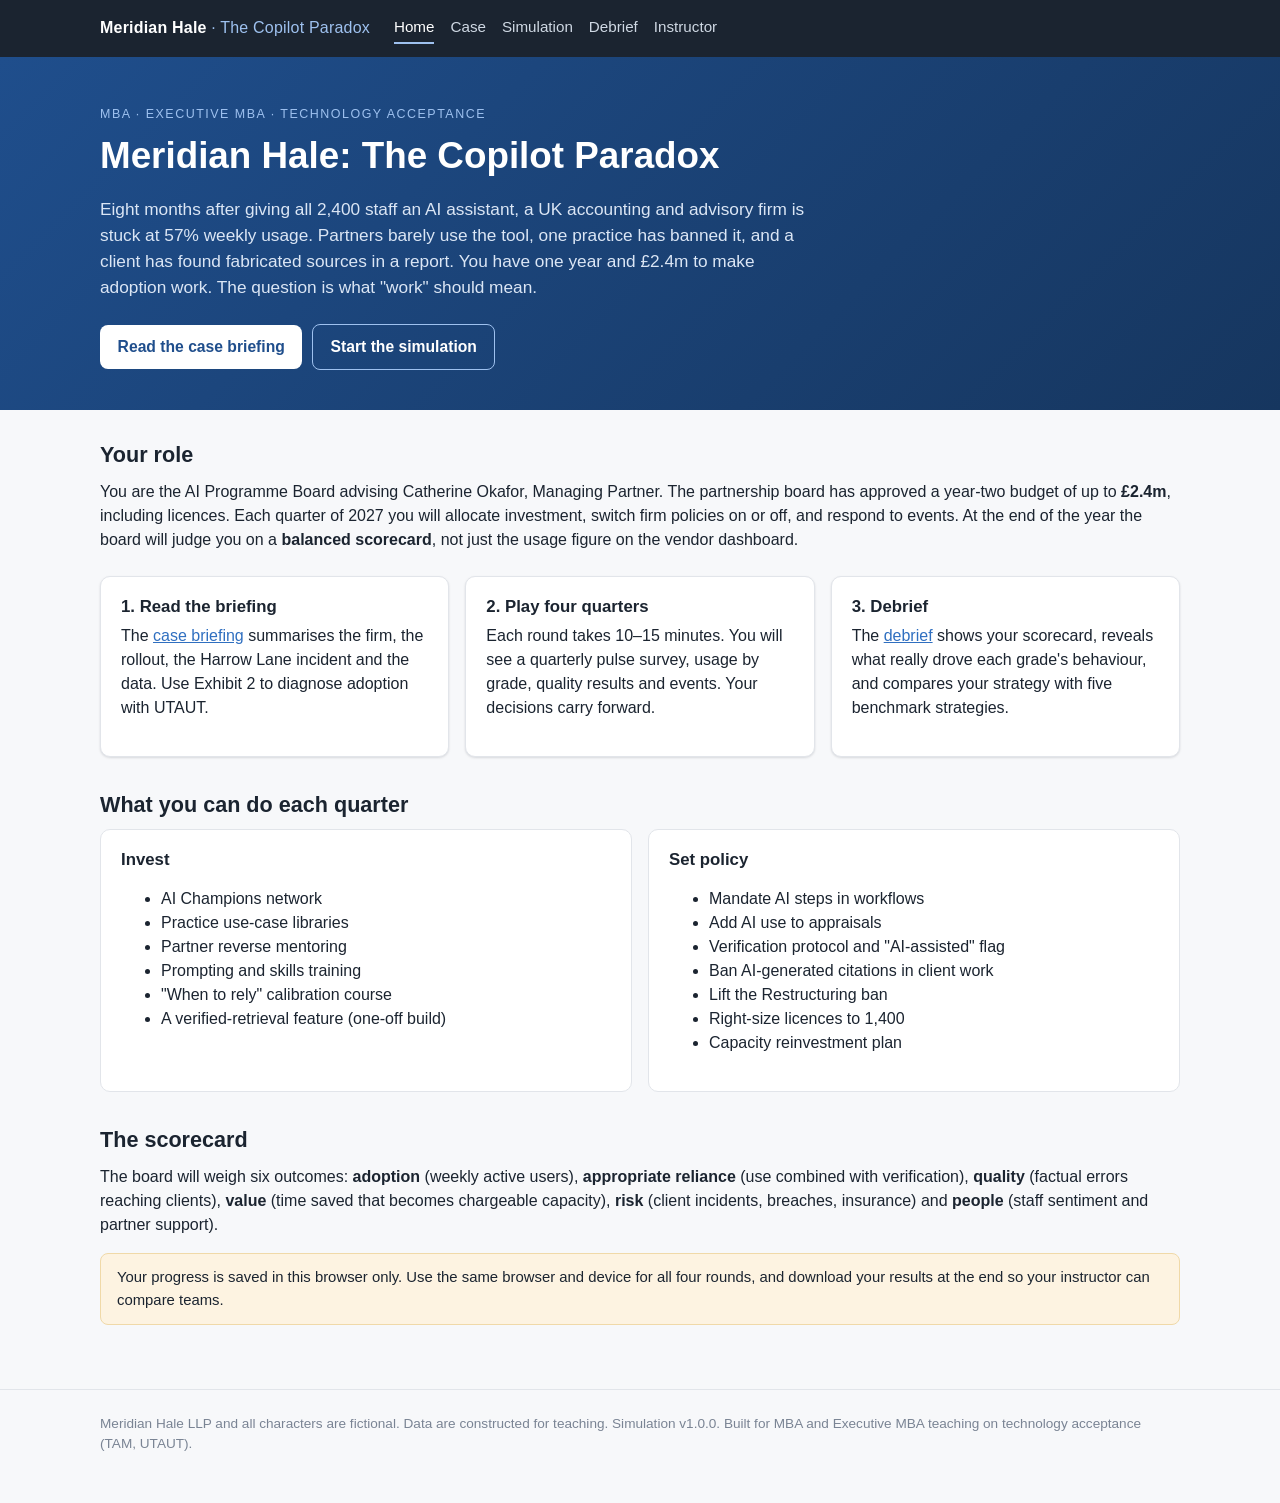
==== index.html @ 00dba0c4 "Add Meridian Hale: The Copilot Paradox simulation site Static site (landing, case briefing, four-qua" ====
<!DOCTYPE html>
<html lang="en-GB">
<head>
  <meta charset="utf-8">
  <meta name="viewport" content="width=device-width, initial-scale=1">
  <title>Meridian Hale: The Copilot Paradox — Simulation</title>
  <meta name="description" content="A classroom simulation on technology acceptance (TAM, UTAUT) and generative AI adoption in a professional services firm.">
  <link rel="icon" href="data:image/svg+xml,%3Csvg xmlns=%27http://www.w3.org/2000/svg%27 viewBox=%270 0 16 16%27%3E%3Crect width=%2716%27 height=%2716%27 rx=%273%27 fill=%27%231f4e8c%27/%3E%3C/svg%3E">
  <link rel="stylesheet" href="assets/css/style.css">
</head>
<body>
  <header class="topbar"></header>

  <section class="hero">
    <div class="wrap">
      <div class="kicker">MBA · Executive MBA · Technology acceptance</div>
      <h1>Meridian Hale: The Copilot Paradox</h1>
      <p>Eight months after giving all 2,400 staff an AI assistant, a UK accounting and advisory firm is stuck at 57% weekly usage. Partners barely use the tool, one practice has banned it, and a client has found fabricated sources in a report. You have one year and £2.4m to make adoption work. The question is what "work" should mean.</p>
      <div class="btn-row" style="margin-top:1.4rem">
        <a class="btn" href="case.html" style="background:#fff;color:#1f4e8c">Read the case briefing</a>
        <a class="btn secondary" href="simulation.html" style="background:transparent;color:#fff;border-color:#9ec1ef">Start the simulation</a>
      </div>
    </div>
  </section>

  <main class="wrap">
    <h2 style="margin-top:0">Your role</h2>
    <p>You are the AI Programme Board advising Catherine Okafor, Managing Partner. The partnership board has approved a year-two budget of up to <strong>£2.4m</strong>, including licences. Each quarter of 2027 you will allocate investment, switch firm policies on or off, and respond to events. At the end of the year the board will judge you on a <strong>balanced scorecard</strong>, not just the usage figure on the vendor dashboard.</p>

    <div class="grid grid-3" style="margin-top:1.5rem">
      <div class="card">
        <h3>1. Read the briefing</h3>
        <p>The <a href="case.html">case briefing</a> summarises the firm, the rollout, the Harrow Lane incident and the data. Use Exhibit 2 to diagnose adoption with UTAUT.</p>
      </div>
      <div class="card">
        <h3>2. Play four quarters</h3>
        <p>Each round takes 10–15 minutes. You will see a quarterly pulse survey, usage by grade, quality results and events. Your decisions carry forward.</p>
      </div>
      <div class="card">
        <h3>3. Debrief</h3>
        <p>The <a href="debrief.html">debrief</a> shows your scorecard, reveals what really drove each grade's behaviour, and compares your strategy with five benchmark strategies.</p>
      </div>
    </div>

    <h2>What you can do each quarter</h2>
    <div class="grid grid-2">
      <div class="card flat">
        <h3>Invest</h3>
        <ul>
          <li>AI Champions network</li>
          <li>Practice use-case libraries</li>
          <li>Partner reverse mentoring</li>
          <li>Prompting and skills training</li>
          <li>"When to rely" calibration course</li>
          <li>A verified-retrieval feature (one-off build)</li>
        </ul>
      </div>
      <div class="card flat">
        <h3>Set policy</h3>
        <ul>
          <li>Mandate AI steps in workflows</li>
          <li>Add AI use to appraisals</li>
          <li>Verification protocol and "AI-assisted" flag</li>
          <li>Ban AI-generated citations in client work</li>
          <li>Lift the Restructuring ban</li>
          <li>Right-size licences to 1,400</li>
          <li>Capacity reinvestment plan</li>
        </ul>
      </div>
    </div>

    <h2>The scorecard</h2>
    <p>The board will weigh six outcomes: <strong>adoption</strong> (weekly active users), <strong>appropriate reliance</strong> (use combined with verification), <strong>quality</strong> (factual errors reaching clients), <strong>value</strong> (time saved that becomes chargeable capacity), <strong>risk</strong> (client incidents, breaches, insurance) and <strong>people</strong> (staff sentiment and partner support).</p>
    <div class="notice">Your progress is saved in this browser only. Use the same browser and device for all four rounds, and download your results at the end so your instructor can compare teams.</div>
  </main>

  <footer></footer>
  <script src="assets/js/data.js"></script>
  <script src="assets/js/ui.js"></script>
  <script>MHUI.nav('index.html');</script>
</body>
</html>
---- assets/css/style.css ----
/* Meridian Hale simulation — styles */
:root {
  --ink: #1b2430;
  --ink-2: #4a5566;
  --ink-3: #7a8494;
  --line: #e2e5ea;
  --bg: #f7f8fa;
  --card: #ffffff;
  --accent: #1f4e8c;
  --accent-2: #2f6fc0;
  --accent-soft: #e8f0fa;
  --good: #2e7d4f;
  --good-soft: #e6f4ec;
  --bad: #b3261e;
  --bad-soft: #fbeaea;
  --warn: #9a6400;
  --warn-soft: #fdf3e1;
  --radius: 10px;
  --shadow: 0 1px 2px rgba(16, 24, 40, .06), 0 1px 3px rgba(16, 24, 40, .08);
  font-family: -apple-system, BlinkMacSystemFont, "Segoe UI", Inter, Roboto, Helvetica, Arial, sans-serif;
}
* { box-sizing: border-box; }
body { margin: 0; background: var(--bg); color: var(--ink); line-height: 1.5; font-size: 16px; }
a { color: var(--accent-2); }
h1, h2, h3 { line-height: 1.25; margin: 0 0 .5em; }
h1 { font-size: 1.9rem; }
h2 { font-size: 1.35rem; margin-top: 1.6em; }
h3 { font-size: 1.05rem; }
p { margin: 0 0 1em; }
small, .muted { color: var(--ink-3); }

/* layout */
.topbar { background: var(--ink); color: #fff; }
.topbar .wrap { display: flex; align-items: center; gap: 1.5rem; padding-top: .8rem; padding-bottom: .8rem; flex-wrap: wrap; }
.brand { font-weight: 700; letter-spacing: .2px; color: #fff; text-decoration: none; }
.brand span { color: #9ec1ef; font-weight: 500; }
.nav { display: flex; gap: 1rem; flex-wrap: wrap; }
.nav a { color: #cfd8e3; text-decoration: none; font-size: .95rem; padding: .2rem 0; border-bottom: 2px solid transparent; }
.nav a:hover, .nav a.active { color: #fff; border-bottom-color: #9ec1ef; }
.wrap { max-width: 1120px; margin: 0 auto; padding: 0 1.25rem; }
main.wrap { padding-top: 2rem; padding-bottom: 4rem; }
footer { border-top: 1px solid var(--line); color: var(--ink-3); font-size: .85rem; padding: 1.5rem 0 3rem; }

.hero { background: linear-gradient(135deg, #1f4e8c 0%, #16365f 100%); color: #fff; padding: 3rem 0 2.5rem; }
.hero h1 { font-size: 2.3rem; }
.hero p { max-width: 720px; color: #dbe6f5; font-size: 1.08rem; }
.hero .kicker { text-transform: uppercase; letter-spacing: 1.5px; font-size: .78rem; color: #9ec1ef; margin-bottom: .6rem; }

.grid { display: grid; gap: 1rem; }
.grid-2 { grid-template-columns: repeat(auto-fit, minmax(320px, 1fr)); }
.grid-3 { grid-template-columns: repeat(auto-fit, minmax(240px, 1fr)); }
.grid-4 { grid-template-columns: repeat(auto-fit, minmax(170px, 1fr)); }

.card { background: var(--card); border: 1px solid var(--line); border-radius: var(--radius); padding: 1.25rem; box-shadow: var(--shadow); }
.card h3 { margin-bottom: .4rem; }
.card.flat { box-shadow: none; }

/* buttons & forms */
.btn { display: inline-block; background: var(--accent); color: #fff; border: 0; border-radius: 8px; padding: .65rem 1.1rem; font-size: .98rem; font-weight: 600; cursor: pointer; text-decoration: none; }
.btn:hover { background: var(--accent-2); }
.btn.secondary { background: #fff; color: var(--accent); border: 1px solid var(--accent); }
.btn.ghost { background: transparent; color: var(--ink-2); border: 1px solid var(--line); }
.btn.danger { background: #fff; color: var(--bad); border: 1px solid var(--bad); }
.btn:disabled { opacity: .45; cursor: not-allowed; }
.btn-row { display: flex; gap: .6rem; flex-wrap: wrap; align-items: center; }
label { font-weight: 600; font-size: .92rem; display: block; margin-bottom: .25rem; }
input[type=text], input[type=number] { width: 100%; padding: .55rem .7rem; border: 1px solid #cdd3dc; border-radius: 8px; font-size: 1rem; background: #fff; }
input[type=number] { max-width: 120px; }
input:focus { outline: 2px solid var(--accent-soft); border-color: var(--accent-2); }
.field { margin-bottom: 1rem; }

/* KPI tiles */
.kpi { background: var(--card); border: 1px solid var(--line); border-radius: var(--radius); padding: .9rem 1rem; }
.kpi .label { font-size: .8rem; color: var(--ink-3); text-transform: uppercase; letter-spacing: .5px; }
.kpi .value { font-size: 1.6rem; font-weight: 700; margin-top: .15rem; }
.kpi .delta { font-size: .85rem; }
.delta.up { color: var(--good); } .delta.down { color: var(--bad); } .delta.flat { color: var(--ink-3); }
.delta.up.bad-up { color: var(--bad); } .delta.down.good-down { color: var(--good); }

/* tables */
table { border-collapse: collapse; width: 100%; font-size: .93rem; }
th, td { text-align: left; padding: .5rem .6rem; border-bottom: 1px solid var(--line); vertical-align: top; }
th { background: #f1f3f6; font-weight: 600; color: var(--ink-2); }
td.num, th.num { text-align: right; font-variant-numeric: tabular-nums; }
.table-wrap { overflow-x: auto; }

/* event & log */
.event { border-left: 4px solid var(--accent-2); background: var(--accent-soft); padding: 1rem 1.2rem; border-radius: 0 var(--radius) var(--radius) 0; }
.event h3 { margin-bottom: .3rem; }
.log { list-style: none; padding: 0; margin: 0; }
.log li { padding: .6rem .8rem; border-radius: 8px; margin-bottom: .5rem; font-size: .95rem; }
.log li.good { background: var(--good-soft); border-left: 4px solid var(--good); }
.log li.bad { background: var(--bad-soft); border-left: 4px solid var(--bad); }
.log li.warn { background: var(--warn-soft); border-left: 4px solid var(--warn); }
.log li.info { background: #f1f3f6; border-left: 4px solid var(--ink-3); }

/* decision form */
.lever { display: grid; grid-template-columns: 1fr 130px; gap: .8rem; align-items: center; padding: .8rem 0; border-bottom: 1px solid var(--line); }
.lever:last-child { border-bottom: 0; }
.lever .name { font-weight: 600; }
.lever .blurb { font-size: .88rem; color: var(--ink-2); }
.lever .input { display: flex; align-items: center; gap: .3rem; justify-content: flex-end; }
.policy { display: grid; grid-template-columns: 28px 1fr auto; gap: .6rem; align-items: start; padding: .75rem 0; border-bottom: 1px solid var(--line); }
.policy:last-child { border-bottom: 0; }
.policy input { width: 18px; height: 18px; margin-top: .2rem; }
.policy .cost { font-size: .85rem; color: var(--ink-3); white-space: nowrap; }
.tag { display: inline-block; font-size: .72rem; padding: .1rem .45rem; border-radius: 999px; background: #eef1f5; color: var(--ink-2); margin-left: .35rem; font-weight: 600; vertical-align: middle; }
.tag.on { background: var(--good-soft); color: var(--good); }

.budget { position: sticky; top: .75rem; }
.meter { height: 10px; background: #e9edf2; border-radius: 999px; overflow: hidden; margin: .4rem 0 .6rem; }
.meter > div { height: 100%; background: var(--accent-2); width: 0; transition: width .2s; }
.meter.over > div { background: var(--bad); }
.cost-lines { font-size: .88rem; }
.cost-lines div { display: flex; justify-content: space-between; padding: .15rem 0; }
.cost-lines .total { font-weight: 700; border-top: 1px solid var(--line); margin-top: .3rem; padding-top: .4rem; }

.layout-sim { display: grid; grid-template-columns: minmax(0, 1fr) 300px; gap: 1.25rem; align-items: start; }
@media (max-width: 900px) { .layout-sim { grid-template-columns: 1fr; } .budget { position: static; } }

/* steps */
.steps { display: flex; gap: .4rem; margin: .5rem 0 1rem; flex-wrap: wrap; }
.steps span { font-size: .8rem; padding: .25rem .6rem; border-radius: 999px; background: #e9edf2; color: var(--ink-2); }
.steps span.done { background: var(--good-soft); color: var(--good); }
.steps span.now { background: var(--accent); color: #fff; }

/* score bars */
.bar-row { display: grid; grid-template-columns: 180px 1fr 48px; gap: .6rem; align-items: center; margin: .45rem 0; font-size: .93rem; }
.bar { height: 14px; background: #e9edf2; border-radius: 999px; overflow: hidden; }
.bar > div { height: 100%; background: var(--accent-2); }
.big-score { font-size: 3rem; font-weight: 800; color: var(--accent); line-height: 1; }

.chart svg { width: 100%; height: auto; display: block; }
.legend { display: flex; flex-wrap: wrap; gap: .8rem; font-size: .82rem; color: var(--ink-2); margin-top: .3rem; }
.legend i { display: inline-block; width: 14px; height: 3px; vertical-align: middle; margin-right: .3rem; border-radius: 2px; }

.notice { background: var(--warn-soft); border: 1px solid #f0d9a8; padding: .8rem 1rem; border-radius: 8px; font-size: .93rem; }
.hidden { display: none !important; }
blockquote { margin: 0 0 1rem; padding: .6rem 1rem; border-left: 3px solid var(--line); color: var(--ink-2); background: #fff; }
code { background: #eef1f5; padding: .1rem .35rem; border-radius: 4px; font-size: .88em; }
pre { background: #0f1720; color: #e2e8f0; padding: 1rem; border-radius: 8px; overflow-x: auto; font-size: .85rem; }
@media print { .topbar, .btn, footer { display: none; } body { background: #fff; } .card { box-shadow: none; } }
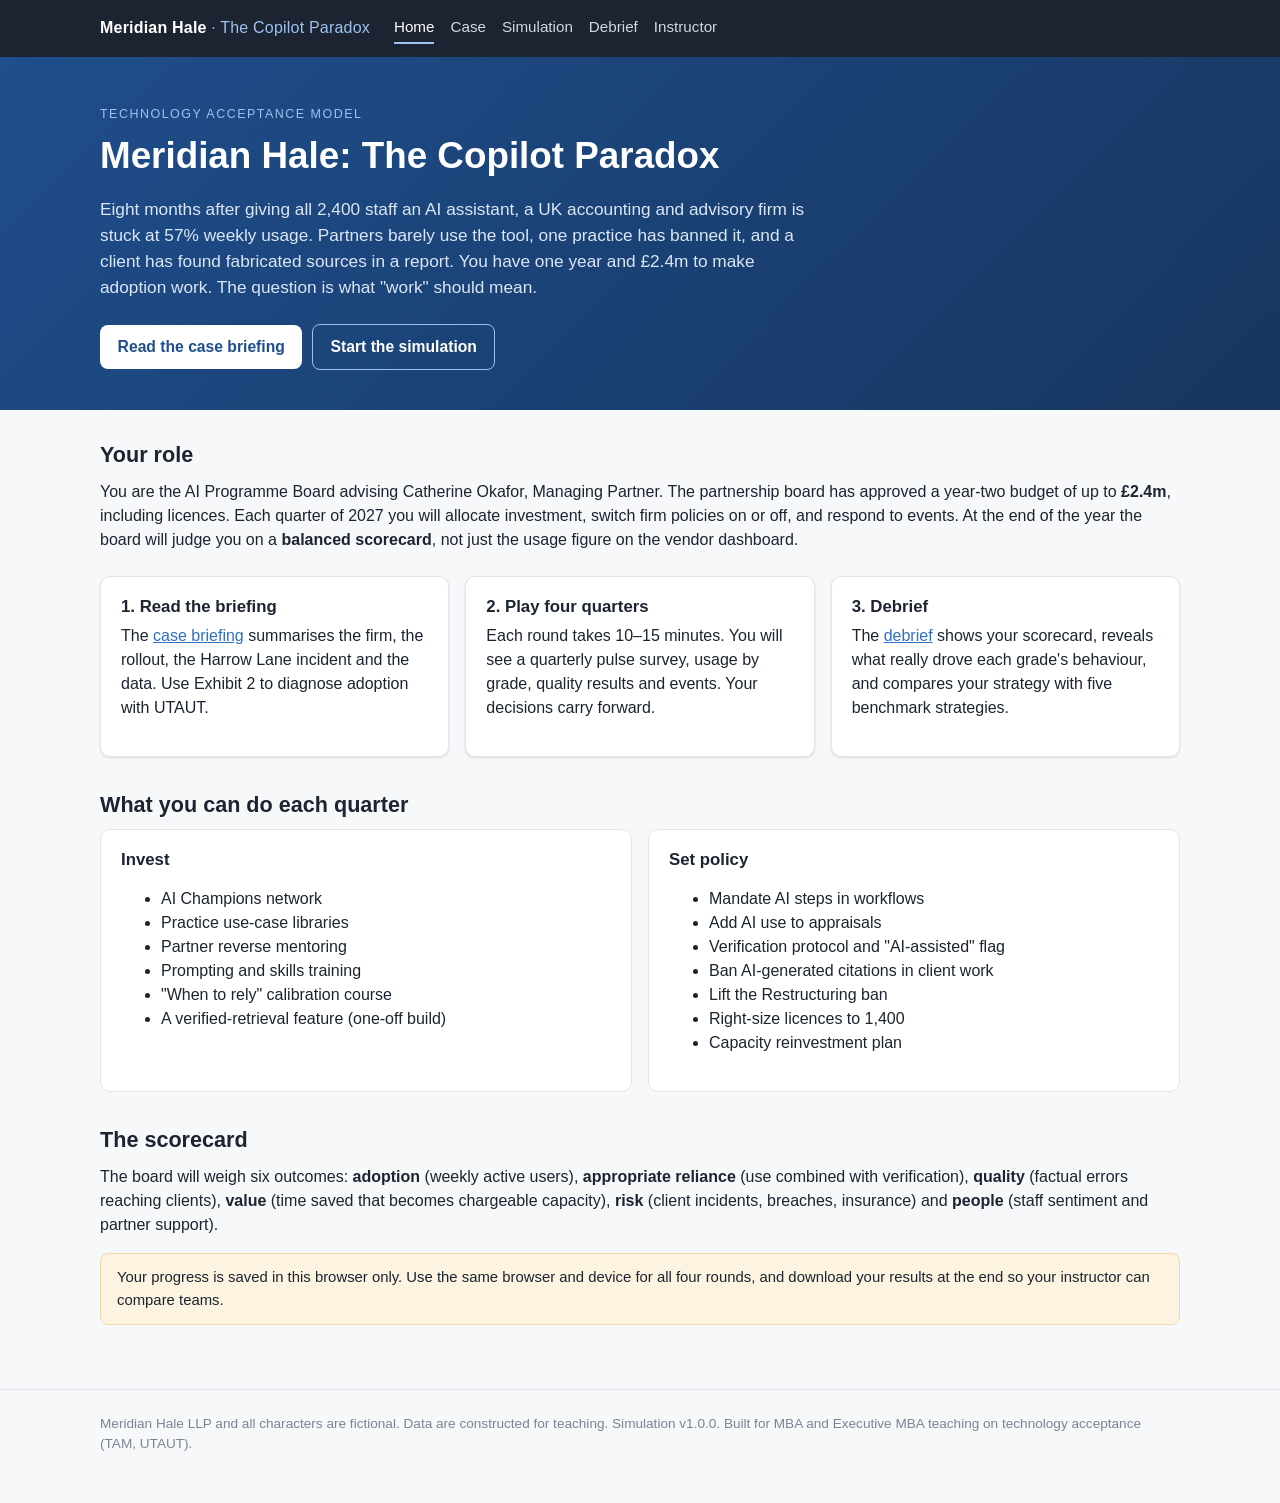
==== commit c92ac531: "Update kicker text in index.html" ====
--- a/index.html
+++ b/index.html
@@ -13,7 +13,7 @@
 
   <section class="hero">
     <div class="wrap">
-      <div class="kicker">MBA · Executive MBA · Technology acceptance</div>
+      <div class="kicker">Technology acceptance model</div>
       <h1>Meridian Hale: The Copilot Paradox</h1>
       <p>Eight months after giving all 2,400 staff an AI assistant, a UK accounting and advisory firm is stuck at 57% weekly usage. Partners barely use the tool, one practice has banned it, and a client has found fabricated sources in a report. You have one year and £2.4m to make adoption work. The question is what "work" should mean.</p>
       <div class="btn-row" style="margin-top:1.4rem">
